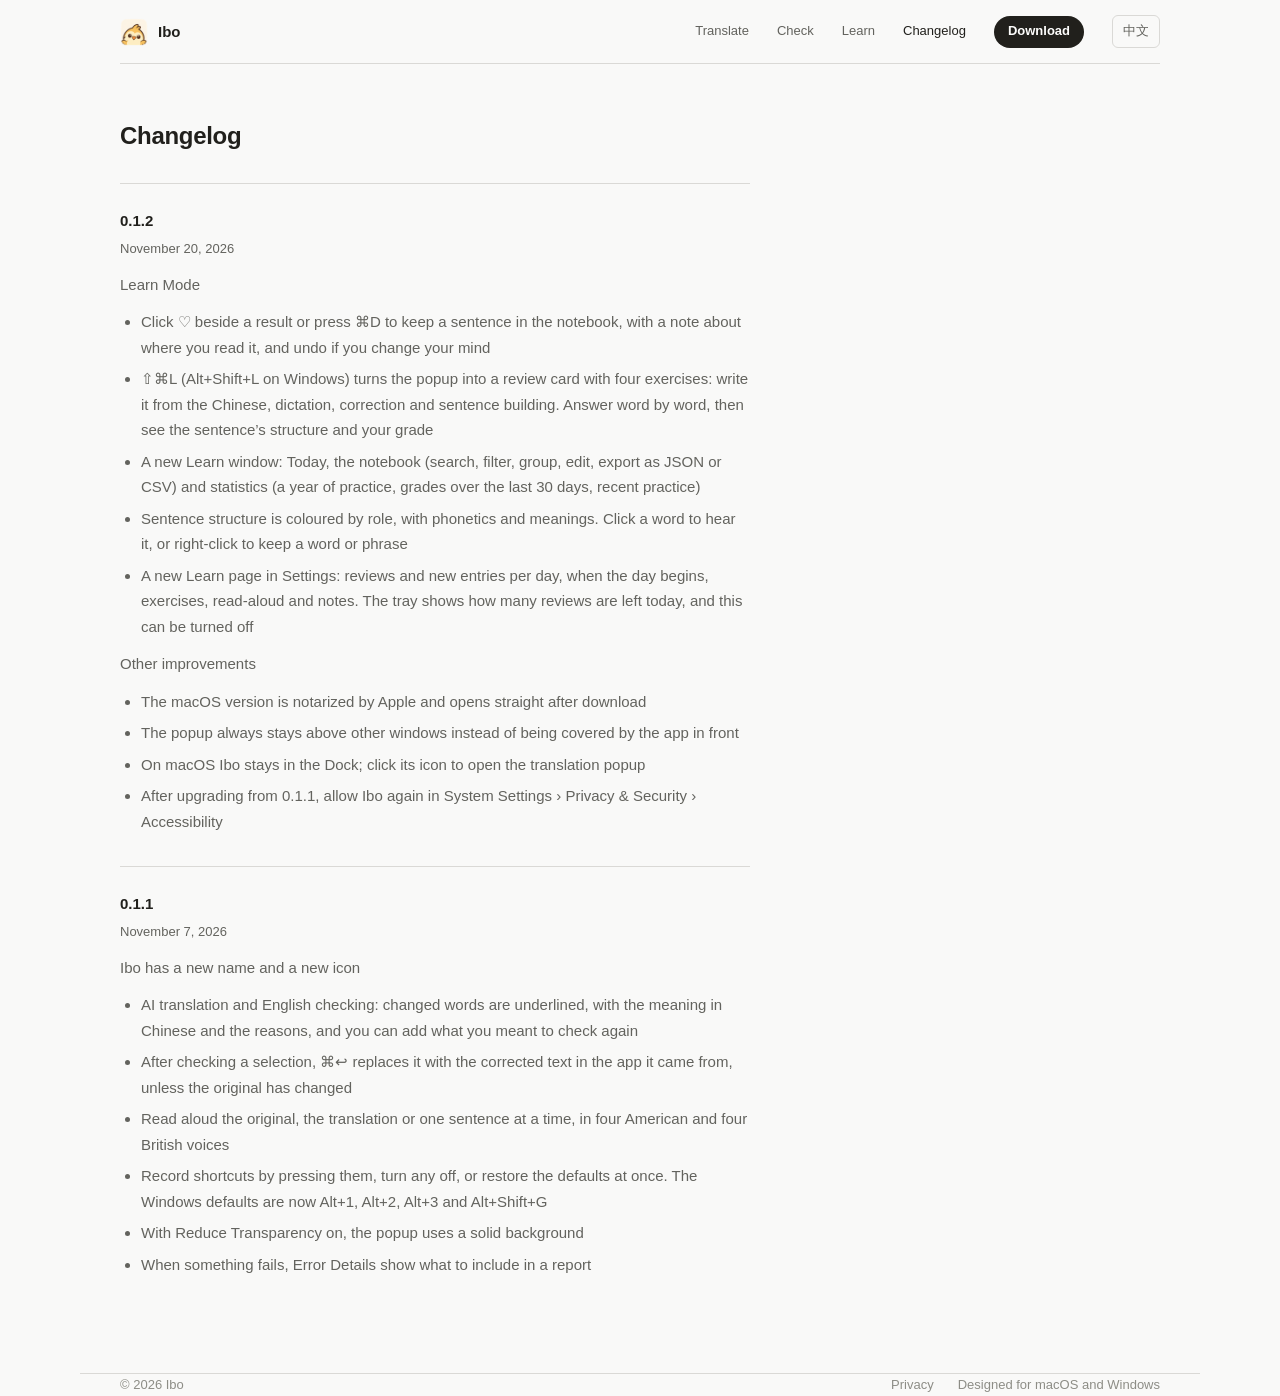
==== changelog.html @ 6e9fefaa "Add the Ibo website Home, changelog and privacy pages in Chinese and English, following Asaki's site" ====
<!doctype html>
<!--
  Ibo's changelog: a version each, newest first, written for people using the app.
  The app repository's CHANGELOG.md is the full record; add each release here when it is published.
-->
<html lang="zh-CN" data-lang="zh" data-os="mac">
<head>
<meta charset="utf-8">
<meta name="viewport" content="width=device-width, initial-scale=1">
<title>Ibo 更新日志 Changelog</title>
<meta name="description" content="Ibo 每个版本的更新内容。What changed in each version of Ibo.">
<link rel="icon" href="assets/icon.png">
<link rel="stylesheet" href="styles.css">
<script src="site.js" defer></script>
</head>
<body>

<header class="wrap">
  <nav aria-label="Ibo">
    <a class="brand" href="index.html"><img src="assets/icon.png" alt="" width="28" height="28">Ibo</a>
    <div class="links">
      <a class="section" href="index.html#translate"><span lang="zh">翻译</span><span lang="en">Translate</span></a>
      <a class="section" href="index.html#check"><span lang="zh">检查</span><span lang="en">Check</span></a>
      <a class="section" href="index.html#learn"><span lang="zh">学习</span><span lang="en">Learn</span></a>
      <a href="changelog.html" aria-current="page"><span lang="zh">更新日志</span><span lang="en">Changelog</span></a>
      <a class="nav-download" href="index.html#download"><span lang="zh">下载</span><span lang="en">Download</span></a>
      <button id="language" type="button"><span lang="zh" aria-label="Switch to English">EN</span><span lang="en" aria-label="切换到中文">中文</span></button>
    </div>
  </nav>
</header>

<main class="wrap policy changelog">
  <h2><span lang="zh">更新日志</span><span lang="en">Changelog</span></h2>
  <!-- Releases, newest first. -->
  <article class="release" id="v0.1.2">
    <h3>0.1.2</h3>
    <p class="note"><span lang="zh">2026 年 11 月 20 日</span><span lang="en">November 20, 2026</span></p>
    <div lang="zh"><p>学习模式</p><ul>
      <li>结果旁的 ♡ 或 ⌘D 把句子收进词汇本，可以顺手记下场景，收错了能撤销</li>
      <li>⇧⌘L（Windows 为 Alt+Shift+L）把弹窗切换成复习卡片：看中文写英文、听写、改错、连词成句四种题型，逐词作答，答完显示句子结构和评级</li>
      <li>新的学习窗口：今日、词汇本（搜索、筛选、分组、编辑、导出 JSON 或 CSV）和统计（过去一年的练习、近 30 天评分分布、最近练习）</li>
      <li>句子结构按成分着色，标出音标和释义，点击单词朗读，右键把单词或词组收进词汇本</li>
      <li>设置新增“学习”页：每天复习和新学的数量、每日开始时间、题型、朗读与场景；托盘显示今天还剩几条待复习，可以关闭</li>
    </ul><p>其他改进</p><ul>
      <li>macOS 版通过 Apple 公证，下载后可以直接打开</li>
      <li>弹窗始终显示在其他窗口之上，不会再被前台应用挡住</li>
      <li>macOS 上 Ibo 常驻 Dock，点 Dock 图标打开翻译弹窗</li>
      <li>从 0.1.1 升级后，需要在“系统设置 › 隐私与安全性 › 辅助功能”中重新允许 Ibo</li>
    </ul></div>
    <div lang="en"><p>Learn Mode</p><ul>
      <li>Click ♡ beside a result or press ⌘D to keep a sentence in the notebook, with a note about where you read it, and undo if you change your mind</li>
      <li>⇧⌘L (Alt+Shift+L on Windows) turns the popup into a review card with four exercises: write it from the Chinese, dictation, correction and sentence building. Answer word by word, then see the sentence’s structure and your grade</li>
      <li>A new Learn window: Today, the notebook (search, filter, group, edit, export as JSON or CSV) and statistics (a year of practice, grades over the last 30 days, recent practice)</li>
      <li>Sentence structure is coloured by role, with phonetics and meanings. Click a word to hear it, or right-click to keep a word or phrase</li>
      <li>A new Learn page in Settings: reviews and new entries per day, when the day begins, exercises, read-aloud and notes. The tray shows how many reviews are left today, and this can be turned off</li>
    </ul><p>Other improvements</p><ul>
      <li>The macOS version is notarized by Apple and opens straight after download</li>
      <li>The popup always stays above other windows instead of being covered by the app in front</li>
      <li>On macOS Ibo stays in the Dock; click its icon to open the translation popup</li>
      <li>After upgrading from 0.1.1, allow Ibo again in System Settings › Privacy &amp; Security › Accessibility</li>
    </ul></div>
  </article>
  <article class="release" id="v0.1.1">
    <h3>0.1.1</h3>
    <p class="note"><span lang="zh">2026 年 11 月 7 日</span><span lang="en">November 7, 2026</span></p>
    <div lang="zh"><p>Ibo 有了新名字和新图标</p><ul>
      <li>AI 翻译与英文检查：改过的词有下划线，附中文意思和修改说明，可以补充原意重新检查</li>
      <li>检查选中文本后，⌘↩ 把改好的文字替换回原来的应用；原文已经变化时不会覆盖</li>
      <li>原文、译文和逐句朗读，美式与英式英语各四种音色</li>
      <li>快捷键改为点击录制，可以停用或一键恢复默认；Windows 默认改为 Alt+1、Alt+2、Alt+3 和 Alt+Shift+G</li>
      <li>系统开启“减少透明度”时，弹窗改用不透明背景</li>
      <li>出错时可以展开“错误详情”，便于反馈问题</li>
    </ul></div>
    <div lang="en"><p>Ibo has a new name and a new icon</p><ul>
      <li>AI translation and English checking: changed words are underlined, with the meaning in Chinese and the reasons, and you can add what you meant to check again</li>
      <li>After checking a selection, ⌘↩ replaces it with the corrected text in the app it came from, unless the original has changed</li>
      <li>Read aloud the original, the translation or one sentence at a time, in four American and four British voices</li>
      <li>Record shortcuts by pressing them, turn any off, or restore the defaults at once. The Windows defaults are now Alt+1, Alt+2, Alt+3 and Alt+Shift+G</li>
      <li>With Reduce Transparency on, the popup uses a solid background</li>
      <li>When something fails, Error Details show what to include in a report</li>
    </ul></div>
  </article>
</main>

<footer class="wrap">
  <span>© 2026 Ibo</span>
  <span class="footer-links">
    <a href="privacy.html"><span lang="zh">隐私政策</span><span lang="en">Privacy</span></a>
    <span><span lang="zh">为 macOS 与 Windows 而设计</span><span lang="en">Designed for macOS and Windows</span></span>
  </span>
</footer>

</body>
</html>
---- styles.css ----
/*
  Ibo's site, in the same "Paper" direction as Asaki's: Radix Sand for the page, ink and lines,
  Radix Amber (the bird's yellow) for the small marks of "here".
  Four type sizes: 56 / 24 / 15 / 13. Lines are half a pixel.
*/
:root {
  --sand1: #fdfdfc; --sand2: #f9f9f8; --sand3: #f1f0ef;
  --sand6: #dad9d6; --sand7: #cfceca; --sand8: #bcbbb5; --sand9: #8d8d86; --sand11: #63635e; --sand12: #21201c;
  --amber9: #ffc53d; --amber11: #ab6400;
  --line: .5px solid var(--sand6);
}
* { box-sizing: border-box; margin: 0; padding: 0; }
html { scroll-behavior: smooth; }
body {
  background: var(--sand2); color: var(--sand12);
  font: 15px/1.7 -apple-system, BlinkMacSystemFont, "SF Pro Text", "PingFang SC", "Segoe UI", "Microsoft YaHei", "Helvetica Neue", sans-serif;
  -webkit-font-smoothing: antialiased;
}
a { color: inherit; text-decoration: none; }
img { display: block; max-width: 100%; height: auto; }
button { font: inherit; color: inherit; background: none; border: 0; cursor: pointer; }
:focus-visible { outline: 2px solid var(--amber9); outline-offset: 3px; border-radius: 4px; }

/* One language at a time, and the shortcuts of the visitor's system. */
html[data-lang="zh"] [lang="en"], html[data-lang="en"] [lang="zh"] { display: none; }
html[data-os="mac"] [data-for="windows"]:not(.installer), html[data-os="windows"] [data-for="mac"]:not(.installer) { display: none; }

.wrap { max-width: 1120px; margin: 0 auto; padding: 0 40px; }

nav { display: flex; align-items: center; justify-content: space-between; height: 64px; border-bottom: var(--line); font-size: 13px; color: var(--sand11); }
.brand { display: flex; align-items: center; gap: 10px; font-size: 15px; font-weight: 600; color: var(--sand12); }
.brand img { border-radius: 6px; }
.links { display: flex; align-items: center; gap: 28px; }
.links a:hover, #language:hover, .links a[aria-current] { color: var(--sand12); }
.nav-download { display: inline-flex; align-items: center; height: 32px; padding: 0 14px; border-radius: 16px; background: var(--sand12); color: var(--sand1); font-weight: 550; }
.links .nav-download:hover { background: #3b3a37; color: var(--sand1); }
#language { font-size: 13px; color: var(--sand11); padding: 4px 10px; border: var(--line); border-radius: 6px; }

h1 { font-size: 56px; line-height: 1.12; letter-spacing: -1.4px; font-weight: 650; }
html[data-lang="zh"] h1 { letter-spacing: -.5px; line-height: 1.2; }
h2 { font-size: 24px; line-height: 1.3; letter-spacing: -.3px; font-weight: 600; }
.lede { margin-top: 20px; color: var(--sand11); max-width: 30em; }
.note { margin-top: 12px; font-size: 13px; color: var(--sand9); font-variant-numeric: tabular-nums; }
.button { display: inline-flex; align-items: center; justify-content: center; height: 44px; padding: 0 24px; margin-top: 32px; border-radius: 22px; background: var(--sand12); color: var(--sand1); font-weight: 550; white-space: nowrap; }
.button:hover { background: #3b3a37; }

.hero { display: grid; grid-template-columns: minmax(0, 1fr) minmax(0, 1fr); align-items: center; gap: 56px; padding-top: 80px; padding-bottom: 88px; }

/* The app's own windows, rendered from its pages; a hairline and a soft shadow stand in for the window frame. */
.window { border-radius: 12px; background: var(--sand1); box-shadow: 0 0 0 .5px var(--sand7), 0 24px 48px -24px rgba(33, 32, 28, .22); }
.hero .window { width: 100%; max-width: 480px; justify-self: end; }
figure .window { width: 100%; max-width: 440px; margin: 0 auto; }
.feature.wide .window { grid-column: 1 / -1; width: 100%; max-width: 900px; margin: 40px auto 0; }

/* Each of the three things Ibo does opens with its name on a hairline. */
.part { padding: 20px 0; border-top: var(--line); font-size: 13px; font-weight: 600; color: var(--amber11); }
.part + .feature { border-top: 0; padding-top: 40px; }
.feature { display: grid; grid-template-columns: minmax(0, 1fr) minmax(0, 1fr); gap: 64px; align-items: center; padding: 72px 0; border-top: var(--line); }
.feature p { margin-top: 14px; color: var(--sand11); max-width: 30em; }
figure { justify-self: center; width: 100%; max-width: 440px; }
.feature.wide { align-items: start; row-gap: 0; }

figcaption { margin-top: 14px; font-size: 13px; color: var(--sand11); }

.keys { display: grid; font-size: 13px; color: var(--sand11); }
.keys div { display: flex; align-items: center; justify-content: space-between; padding: 12px 0; border-bottom: var(--line); }
.keys div:first-child { border-top: var(--line); }
.keys dt { display: flex; gap: 4px; }
kbd { min-width: 26px; height: 26px; padding: 0 7px; display: inline-flex; align-items: center; justify-content: center; border: .5px solid var(--sand8); border-radius: 6px; background: var(--sand1); font: 13px/1 -apple-system, BlinkMacSystemFont, "SF Pro Text", "Segoe UI", sans-serif; color: var(--sand12); }

.services { list-style: none; display: flex; flex-wrap: wrap; gap: 8px; font-size: 13px; color: var(--sand11); }
.services li { padding: 5px 12px; border: .5px solid var(--sand8); border-radius: 14px; }
/* The engines that need no key, set apart from the AI services. */
.services li.free { color: var(--sand12); border-color: var(--sand12); }

.details { display: grid; grid-template-columns: repeat(4, 1fr); gap: 40px; padding: 56px 0 96px; border-top: var(--line); }
.details dt { font-weight: 600; }
.details dd { margin-top: 6px; color: var(--sand11); }

/* Downloads: one row per installer; the row for the visitor's system carries the filled button (site.js). */
.download { padding-top: 80px; padding-bottom: 104px; border-top: var(--line); }
.download > img { margin: 0 auto 20px; border-radius: 16px; }
.download > h2 { text-align: center; }
.download > .note { text-align: center; }
.installers { max-width: 640px; margin: 40px auto 0; }
.installer { display: flex; align-items: center; justify-content: space-between; gap: 24px; padding: 18px 0; border-bottom: var(--line); }
.installer:first-child { border-top: var(--line); }
.installer .name { font-weight: 600; }
.installer .about { margin-top: 2px; font-size: 13px; color: var(--sand11); }
.installer .button { flex: none; margin-top: 0; height: 36px; padding: 0 18px; border-radius: 18px; background: none; color: var(--sand12); box-shadow: inset 0 0 0 .5px var(--sand8); font-weight: 500; }
.installer .button:hover { background: var(--sand3); }
.installer.primary .button { background: var(--sand12); color: var(--sand1); box-shadow: none; font-weight: 550; }
.installer.primary .button:hover { background: #3b3a37; }
.first-run { max-width: 640px; margin: 32px auto 0; font-size: 13px; color: var(--sand11); }
.first-run p + p { margin-top: 8px; }
.first-run strong { color: var(--sand12); font-weight: 600; }

footer { display: flex; justify-content: space-between; padding-top: 24px; padding-bottom: 40px; border-top: var(--line); font-size: 13px; color: var(--sand9); }
.footer-links { display: flex; gap: 24px; }
.footer-links a:hover { color: var(--sand12); }

/* The privacy policy and the changelog: one readable column of text under the page's own navigation. */
.policy { padding-top: 56px; padding-bottom: 96px; }
.policy article { max-width: 42em; }
.policy h3 { font-size: 15px; font-weight: 600; margin-top: 40px; }
.policy p, .policy li { color: var(--sand11); }
.policy p { margin-top: 12px; }
.policy strong { color: var(--sand12); font-weight: 600; }
.policy ul, .policy ol { margin-top: 12px; padding-left: 1.4em; }
.policy li + li { margin-top: 6px; }
.changelog > h2 { margin-bottom: 8px; }
.release { max-width: 42em; margin-top: 32px; padding-top: 24px; border-top: var(--line); }
.release h3 { margin-top: 0; font-variant-numeric: tabular-nums; }
.release .note { margin-top: 4px; }

@media (max-width: 860px) {
  .wrap { padding: 0 24px; }
  h1 { font-size: 40px; letter-spacing: -.8px; }
  .links { gap: 18px; }
  .links .section { display: none; }
  .hero { grid-template-columns: minmax(0, 1fr); gap: 40px; padding-top: 48px; padding-bottom: 56px; }
  .hero .window { justify-self: center; }
  .feature { grid-template-columns: minmax(0, 1fr); gap: 32px; padding: 56px 0; }
  .feature.wide .window { margin-top: 32px; }
  .details { grid-template-columns: 1fr 1fr; gap: 28px; padding-bottom: 72px; }
}
@media (max-width: 480px) {
  .links { gap: 12px; }
  .details { grid-template-columns: 1fr; }
  .installer { flex-direction: column; align-items: flex-start; gap: 12px; }
}
@media (prefers-reduced-motion: reduce) { html { scroll-behavior: auto; } }
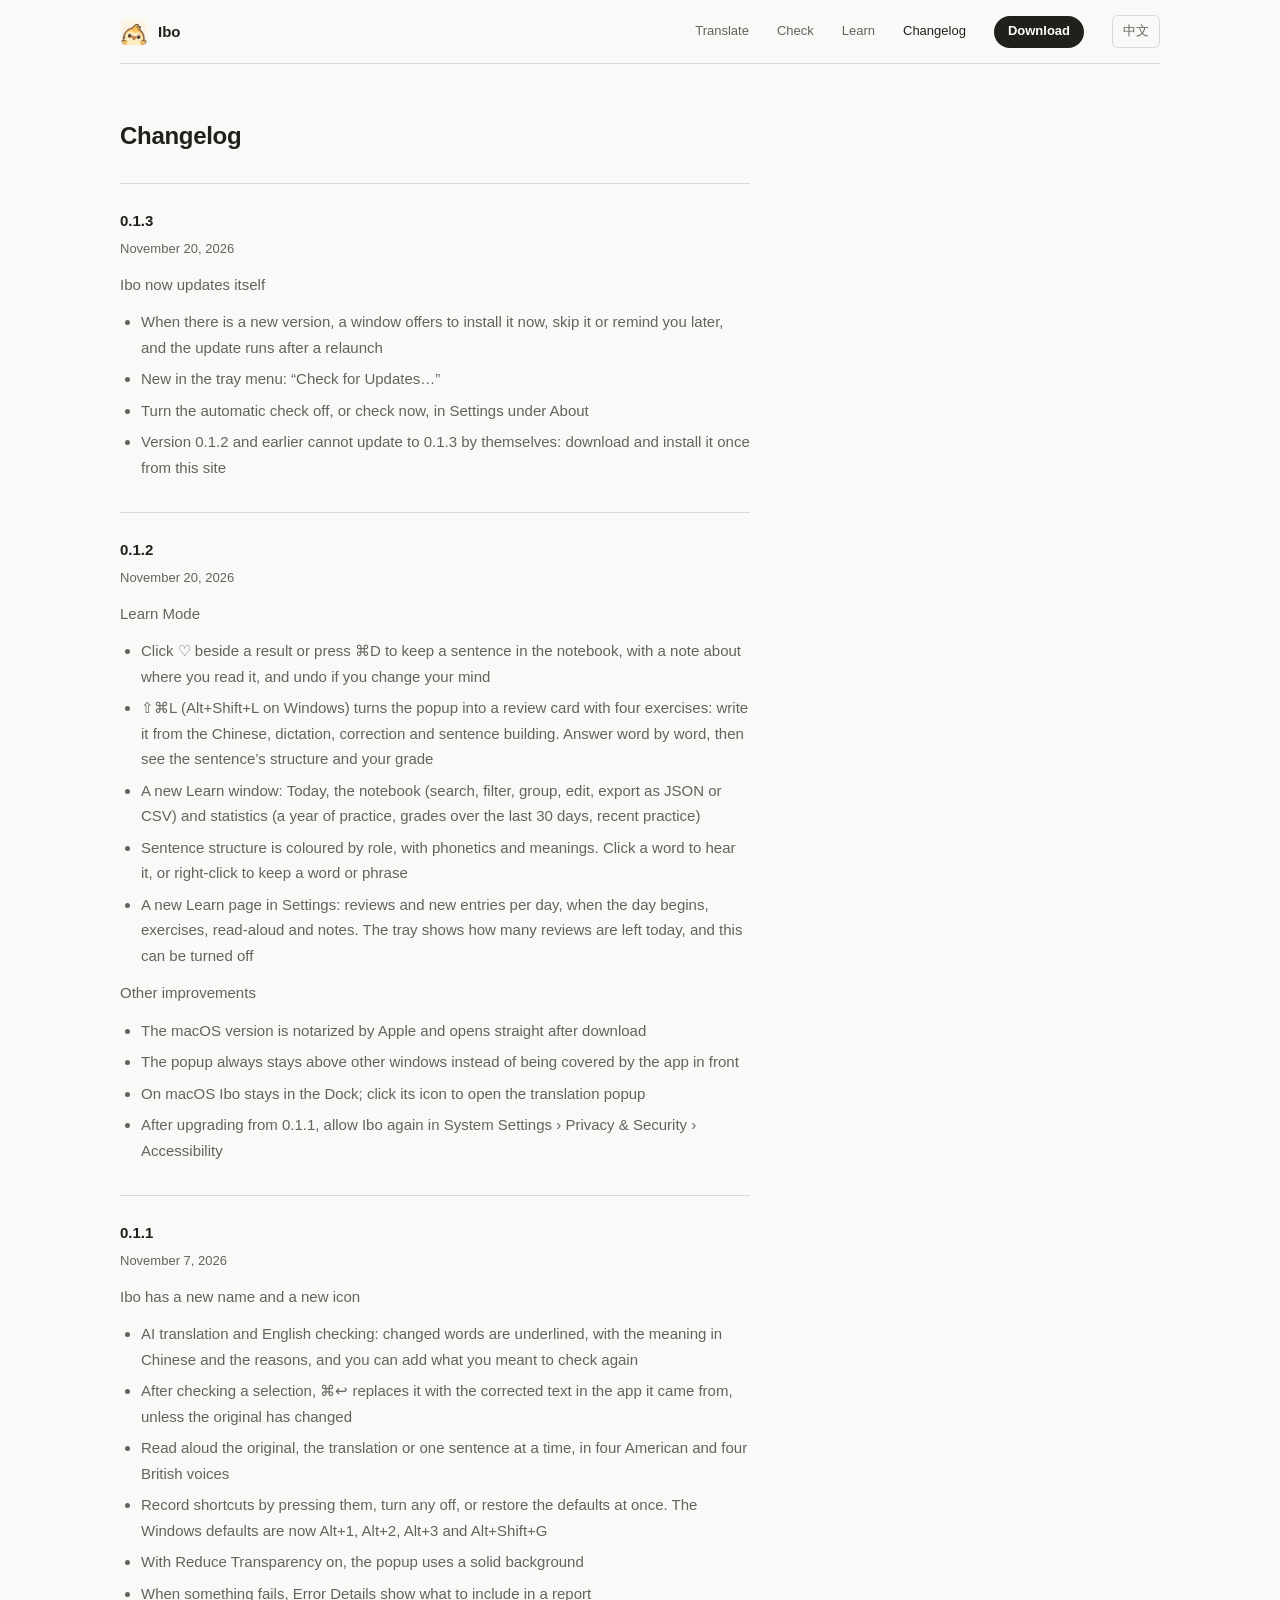
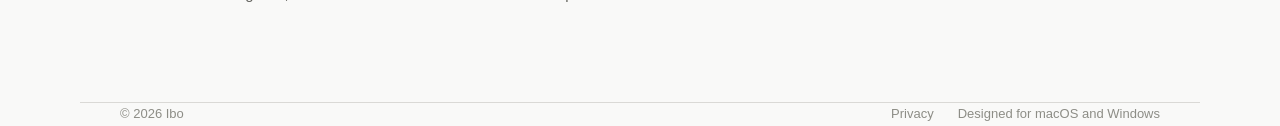
==== commit eaf358b3: "Ibo 0.1.3: self-updating, privacy note on update checks Co-Authored-By: Claude Opus 5.5 <noreply@ant" ====
--- a/changelog.html
+++ b/changelog.html
@@ -32,6 +32,22 @@
 <main class="wrap policy changelog">
   <h2><span lang="zh">更新日志</span><span lang="en">Changelog</span></h2>
   <!-- Releases, newest first. -->
+  <article class="release" id="v0.1.3">
+    <h3>0.1.3</h3>
+    <p class="note"><span lang="zh">2026 年 11 月 20 日</span><span lang="en">November 20, 2026</span></p>
+    <div lang="zh"><p>Ibo 现在可以自己更新</p><ul>
+      <li>有新版本时会弹出更新窗口，可以立即安装、跳过这个版本或稍后提醒，安装后重新启动即可</li>
+      <li>托盘菜单新增“检查更新…”</li>
+      <li>设置的“关于”页可以关闭自动检查更新，也可以立即检查</li>
+      <li>0.1.2 及更早的版本不能自动更新到 0.1.3，请从官网下载安装一次</li>
+    </ul></div>
+    <div lang="en"><p>Ibo now updates itself</p><ul>
+      <li>When there is a new version, a window offers to install it now, skip it or remind you later, and the update runs after a relaunch</li>
+      <li>New in the tray menu: “Check for Updates…”</li>
+      <li>Turn the automatic check off, or check now, in Settings under About</li>
+      <li>Version 0.1.2 and earlier cannot update to 0.1.3 by themselves: download and install it once from this site</li>
+    </ul></div>
+  </article>
   <article class="release" id="v0.1.2">
     <h3>0.1.2</h3>
     <p class="note"><span lang="zh">2026 年 11 月 20 日</span><span lang="en">November 20, 2026</span></p>
